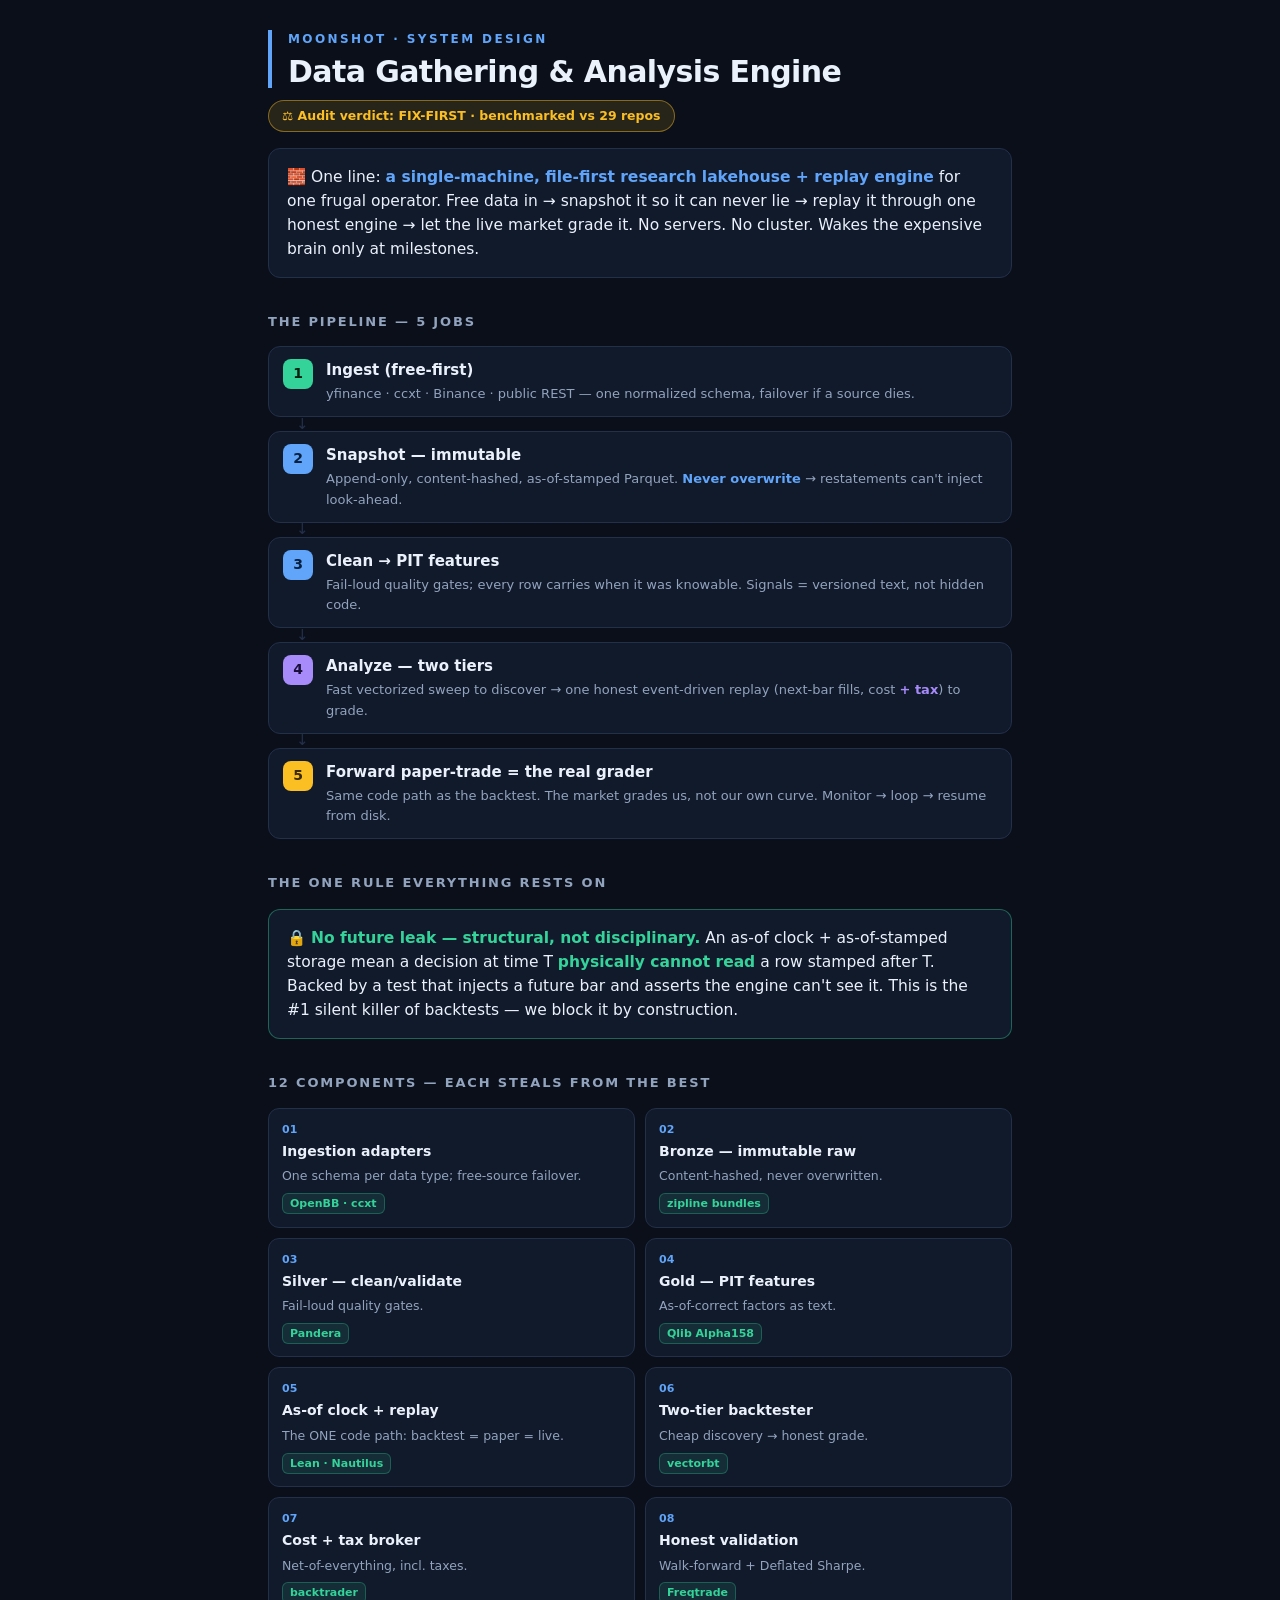
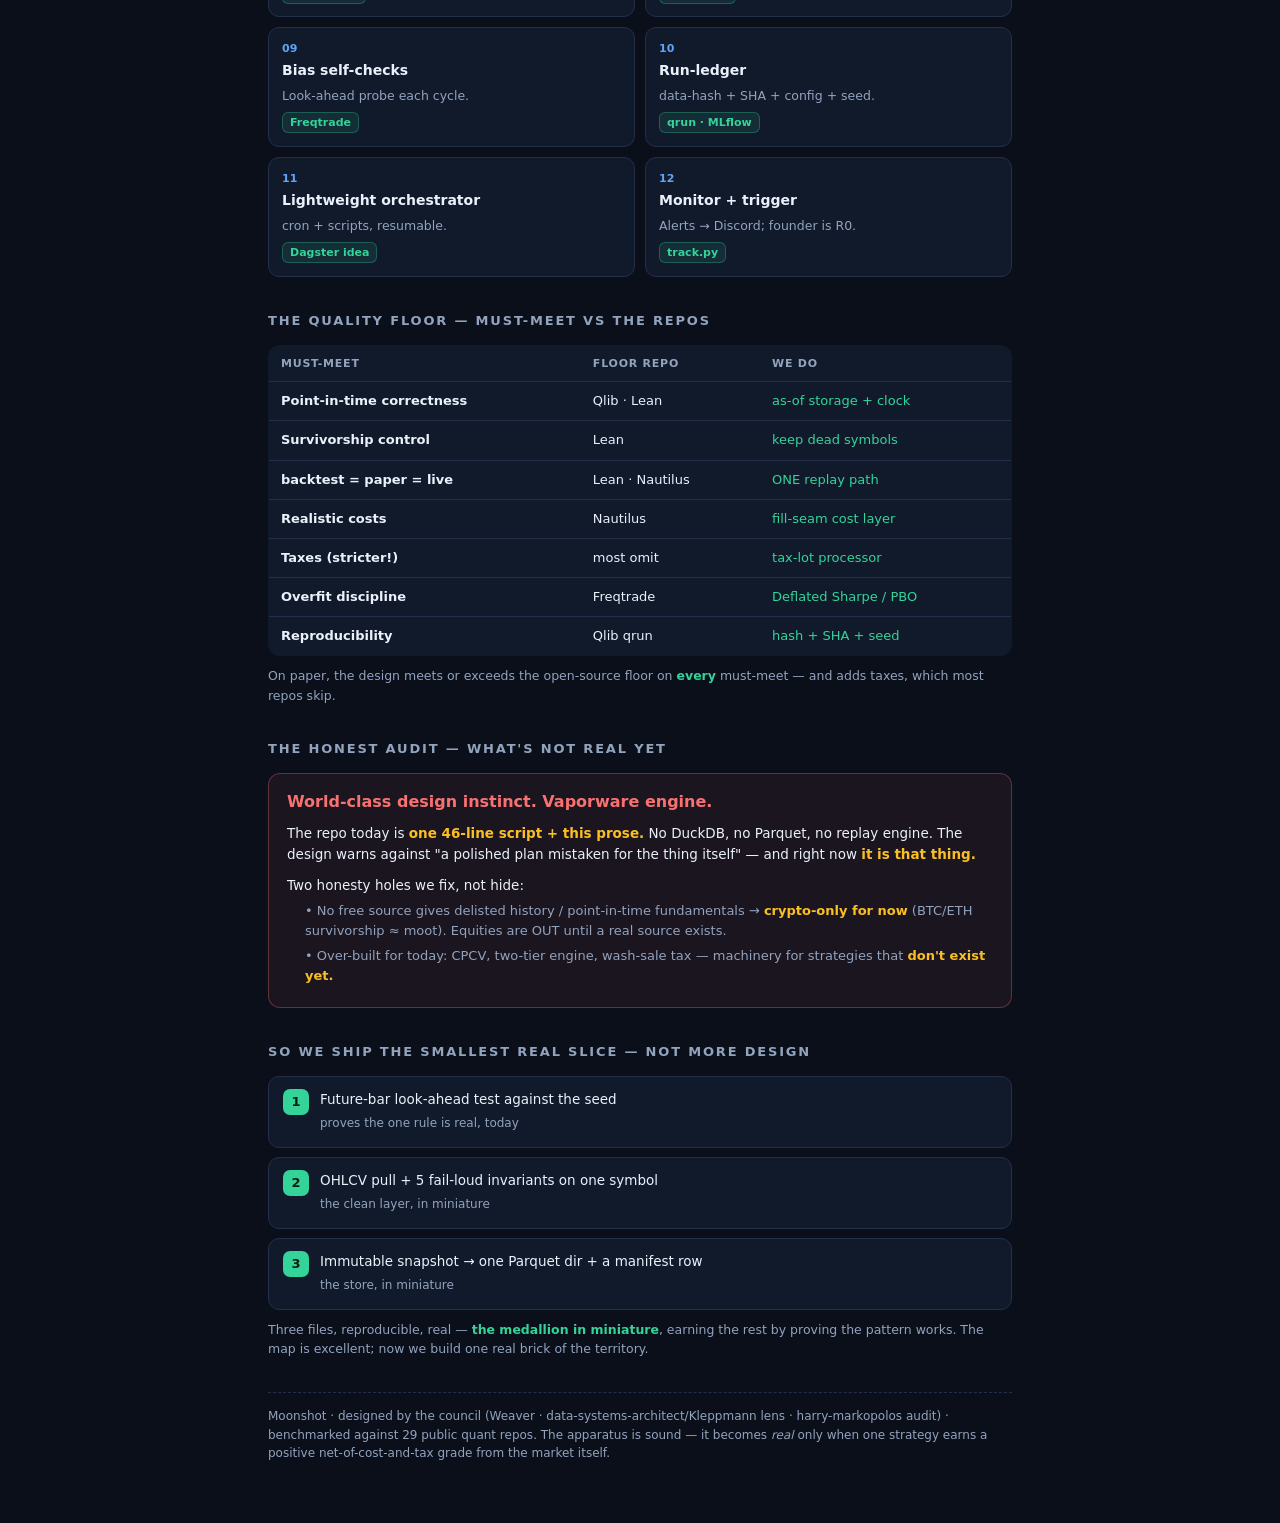
==== data/index.html @ e0286b9a "Publish data-system design infographic" ====
<!doctype html>
<html lang="en">
<head>
<meta charset="utf-8">
<meta name="viewport" content="width=device-width, initial-scale=1">
<title>Data System Design — Moonshot</title>
<style>
  :root{
    --bg:#0a0f1a; --panel:#111a2b; --panel2:#0e1626; --line:#23304a;
    --ink:#eaf1fb; --mut:#92a3be; --green:#34d399; --amber:#fbbf24; --blue:#60a5fa; --violet:#a78bfa; --red:#f87171;
  }
  @media (prefers-reduced-motion: no-preference){ .fade{animation:f .5s ease both} @keyframes f{from{opacity:0;transform:translateY(6px)}to{opacity:1;transform:none}} }
  *{box-sizing:border-box}
  body{margin:0;background:var(--bg);color:var(--ink);
    font-family:ui-sans-serif,system-ui,-apple-system,"Segoe UI",Roboto,Helvetica,Arial,sans-serif;
    line-height:1.55;-webkit-font-smoothing:antialiased}
  .wrap{max-width:780px;margin:0 auto;padding:30px 18px 60px}
  header{border-left:4px solid var(--blue);padding-left:16px;margin-bottom:10px}
  .kick{color:var(--blue);font-size:12px;letter-spacing:.2em;text-transform:uppercase;font-weight:700}
  h1{font-size:30px;line-height:1.12;margin:6px 0 12px;letter-spacing:-.02em}
  .badge{display:inline-flex;align-items:center;gap:7px;font-size:12.5px;font-weight:700;border-radius:20px;padding:5px 13px;border:1px solid rgba(251,191,36,.45);background:rgba(251,191,36,.12);color:var(--amber)}
  .model{background:var(--panel);border:1px solid var(--line);border-radius:12px;padding:16px 18px;margin:16px 0 8px;font-size:15.5px}
  .model b{color:var(--blue)}
  h2{font-size:13px;letter-spacing:.14em;text-transform:uppercase;color:var(--mut);margin:34px 0 14px;font-weight:700}
  /* pipeline */
  .pipe{display:flex;flex-direction:column;gap:0}
  .pstep{display:flex;gap:13px;align-items:flex-start;background:var(--panel);border:1px solid var(--line);border-radius:12px;padding:12px 14px}
  .pdot{flex:0 0 auto;width:30px;height:30px;border-radius:8px;display:flex;align-items:center;justify-content:center;font-weight:800;font-size:14px;color:#06210f;background:var(--green)}
  .pstep.b .pdot{background:var(--blue);color:#06203f} .pstep.v .pdot{background:var(--violet);color:#1a0f3a} .pstep.a .pdot{background:var(--amber);color:#3a2a00}
  .pstep h3{margin:0 0 2px;font-size:15px} .pstep p{margin:0;color:var(--mut);font-size:13px}
  .down{display:flex;justify-content:flex-start;margin-left:28px;color:var(--line);font-size:15px;height:14px;align-items:center}
  /* component grid */
  .grid{display:grid;grid-template-columns:1fr 1fr;gap:10px}
  @media (max-width:520px){ .grid{grid-template-columns:1fr} }
  .card{background:var(--panel);border:1px solid var(--line);border-radius:11px;padding:12px 13px}
  .card .n{font-size:11px;font-weight:800;color:var(--blue)}
  .card h4{margin:3px 0 4px;font-size:14px}
  .card p{margin:0;color:var(--mut);font-size:12.5px}
  .card .from{display:inline-block;margin-top:7px;font-size:11px;font-weight:700;color:var(--green);background:rgba(52,211,153,.1);border:1px solid rgba(52,211,153,.3);border-radius:6px;padding:1px 7px}
  /* table */
  table{width:100%;border-collapse:collapse;font-size:13px;background:var(--panel);border:1px solid var(--line);border-radius:12px;overflow:hidden}
  th,td{text-align:left;padding:9px 12px;border-bottom:1px solid var(--line);vertical-align:top}
  th{font-size:11px;text-transform:uppercase;letter-spacing:.07em;color:var(--mut)}
  td:first-child{color:var(--ink);font-weight:600} td:last-child{color:var(--green)}
  tr:last-child td{border-bottom:none}
  /* verdict / honest */
  .audit{background:rgba(248,113,113,.07);border:1px solid rgba(248,113,113,.32);border-radius:12px;padding:16px 18px}
  .audit h3{margin:0 0 8px;font-size:16px;color:var(--red)}
  .audit p{margin:0 0 10px;font-size:13.5px;color:var(--ink)}
  .audit b{color:var(--amber)}
  .hole{font-size:13px;color:var(--mut);padding-left:18px;margin:5px 0}
  /* slice */
  .slice{display:flex;gap:11px;background:var(--panel);border:1px solid var(--line);border-radius:11px;padding:12px 14px;margin-bottom:9px}
  .slice .k{flex:0 0 auto;width:26px;height:26px;border-radius:7px;background:var(--green);color:#06210f;font-weight:800;font-size:13px;display:flex;align-items:center;justify-content:center}
  .slice div p{margin:0;font-size:13.5px} .slice div span{font-size:12px;color:var(--mut)}
  .small{color:var(--mut);font-size:12.5px;margin-top:10px}
  footer{color:var(--mut);font-size:12px;border-top:1px dashed var(--line);margin-top:34px;padding-top:14px}
  code{background:var(--panel2);border:1px solid var(--line);border-radius:5px;padding:1px 5px;font-size:12px;color:var(--blue)}
</style>
</head>
<body>
<div class="wrap fade">

  <header>
    <div class="kick">Moonshot · system design</div>
    <h1>Data Gathering &amp; Analysis Engine</h1>
  </header>
  <span class="badge">⚖︎ Audit verdict: FIX-FIRST · benchmarked vs 29 repos</span>

  <div class="model">🧱 One line: <b>a single-machine, file-first research lakehouse + replay engine</b> for one frugal operator. Free data in → snapshot it so it can never lie → replay it through one honest engine → let the live market grade it. No servers. No cluster. Wakes the expensive brain only at milestones.</div>

  <h2>The pipeline — 5 jobs</h2>
  <div class="pipe">
    <div class="pstep"><div class="pdot">1</div><div><h3>Ingest (free-first)</h3><p>yfinance · ccxt · Binance · public REST — one normalized schema, failover if a source dies.</p></div></div>
    <div class="down">↓</div>
    <div class="pstep b"><div class="pdot">2</div><div><h3>Snapshot — immutable</h3><p>Append-only, content-hashed, as-of-stamped Parquet. <b style="color:var(--blue)">Never overwrite</b> → restatements can't inject look-ahead.</p></div></div>
    <div class="down">↓</div>
    <div class="pstep b"><div class="pdot">3</div><div><h3>Clean → PIT features</h3><p>Fail-loud quality gates; every row carries when it was knowable. Signals = versioned text, not hidden code.</p></div></div>
    <div class="down">↓</div>
    <div class="pstep v"><div class="pdot">4</div><div><h3>Analyze — two tiers</h3><p>Fast vectorized sweep to discover → one honest event-driven replay (next-bar fills, cost <b style="color:var(--violet)">+ tax</b>) to grade.</p></div></div>
    <div class="down">↓</div>
    <div class="pstep a"><div class="pdot">5</div><div><h3>Forward paper-trade = the real grader</h3><p>Same code path as the backtest. The market grades us, not our own curve. Monitor → loop → resume from disk.</p></div></div>
  </div>

  <h2>The one rule everything rests on</h2>
  <div class="model" style="border-color:rgba(52,211,153,.4)">🔒 <b style="color:var(--green)">No future leak — structural, not disciplinary.</b> An as-of clock + as-of-stamped storage mean a decision at time T <b style="color:var(--green)">physically cannot read</b> a row stamped after T. Backed by a test that injects a future bar and asserts the engine can't see it. This is the #1 silent killer of backtests — we block it by construction.</div>

  <h2>12 components — each steals from the best</h2>
  <div class="grid">
    <div class="card"><div class="n">01</div><h4>Ingestion adapters</h4><p>One schema per data type; free-source failover.</p><span class="from">OpenBB · ccxt</span></div>
    <div class="card"><div class="n">02</div><h4>Bronze — immutable raw</h4><p>Content-hashed, never overwritten.</p><span class="from">zipline bundles</span></div>
    <div class="card"><div class="n">03</div><h4>Silver — clean/validate</h4><p>Fail-loud quality gates.</p><span class="from">Pandera</span></div>
    <div class="card"><div class="n">04</div><h4>Gold — PIT features</h4><p>As-of-correct factors as text.</p><span class="from">Qlib Alpha158</span></div>
    <div class="card"><div class="n">05</div><h4>As-of clock + replay</h4><p>The ONE code path: backtest = paper = live.</p><span class="from">Lean · Nautilus</span></div>
    <div class="card"><div class="n">06</div><h4>Two-tier backtester</h4><p>Cheap discovery → honest grade.</p><span class="from">vectorbt</span></div>
    <div class="card"><div class="n">07</div><h4>Cost + tax broker</h4><p>Net-of-everything, incl. taxes.</p><span class="from">backtrader</span></div>
    <div class="card"><div class="n">08</div><h4>Honest validation</h4><p>Walk-forward + Deflated Sharpe.</p><span class="from">Freqtrade</span></div>
    <div class="card"><div class="n">09</div><h4>Bias self-checks</h4><p>Look-ahead probe each cycle.</p><span class="from">Freqtrade</span></div>
    <div class="card"><div class="n">10</div><h4>Run-ledger</h4><p>data-hash + SHA + config + seed.</p><span class="from">qrun · MLflow</span></div>
    <div class="card"><div class="n">11</div><h4>Lightweight orchestrator</h4><p>cron + scripts, resumable.</p><span class="from">Dagster idea</span></div>
    <div class="card"><div class="n">12</div><h4>Monitor + trigger</h4><p>Alerts → Discord; founder is R0.</p><span class="from">track.py</span></div>
  </div>

  <h2>The quality floor — must-meet vs the repos</h2>
  <table>
    <tr><th>Must-meet</th><th>Floor repo</th><th>We do</th></tr>
    <tr><td>Point-in-time correctness</td><td>Qlib · Lean</td><td>as-of storage + clock</td></tr>
    <tr><td>Survivorship control</td><td>Lean</td><td>keep dead symbols</td></tr>
    <tr><td>backtest = paper = live</td><td>Lean · Nautilus</td><td>ONE replay path</td></tr>
    <tr><td>Realistic costs</td><td>Nautilus</td><td>fill-seam cost layer</td></tr>
    <tr><td>Taxes (stricter!)</td><td>most omit</td><td>tax-lot processor</td></tr>
    <tr><td>Overfit discipline</td><td>Freqtrade</td><td>Deflated Sharpe / PBO</td></tr>
    <tr><td>Reproducibility</td><td>Qlib qrun</td><td>hash + SHA + seed</td></tr>
  </table>
  <p class="small">On paper, the design meets or exceeds the open-source floor on <b style="color:var(--green)">every</b> must-meet — and adds taxes, which most repos skip.</p>

  <h2>The honest audit — what's NOT real yet</h2>
  <div class="audit">
    <h3>World-class design instinct. Vaporware engine.</h3>
    <p>The repo today is <b>one 46-line script + this prose.</b> No DuckDB, no Parquet, no replay engine. The design warns against "a polished plan mistaken for the thing itself" — and right now <b>it is that thing.</b></p>
    <p style="margin-bottom:4px">Two honesty holes we fix, not hide:</p>
    <div class="hole">• No free source gives delisted history / point-in-time fundamentals → <b>crypto-only for now</b> (BTC/ETH survivorship ≈ moot). Equities are OUT until a real source exists.</div>
    <div class="hole">• Over-built for today: CPCV, two-tier engine, wash-sale tax — machinery for strategies that <b>don't exist yet.</b></div>
  </div>

  <h2>So we ship the smallest real slice — not more design</h2>
  <div class="slice"><div class="k">1</div><div><p>Future-bar look-ahead test against the seed</p><span>proves the one rule is real, today</span></div></div>
  <div class="slice"><div class="k">2</div><div><p>OHLCV pull + 5 fail-loud invariants on one symbol</p><span>the clean layer, in miniature</span></div></div>
  <div class="slice"><div class="k">3</div><div><p>Immutable snapshot → one Parquet dir + a manifest row</p><span>the store, in miniature</span></div></div>
  <p class="small">Three files, reproducible, real — <b style="color:var(--green)">the medallion in miniature</b>, earning the rest by proving the pattern works. The map is excellent; now we build one real brick of the territory.</p>

  <footer>Moonshot · designed by the council (Weaver · data-systems-architect/Kleppmann lens · harry-markopolos audit) · benchmarked against 29 public quant repos. The apparatus is sound — it becomes <em>real</em> only when one strategy earns a positive net-of-cost-and-tax grade from the market itself.</footer>

</div>
</body>
</html>
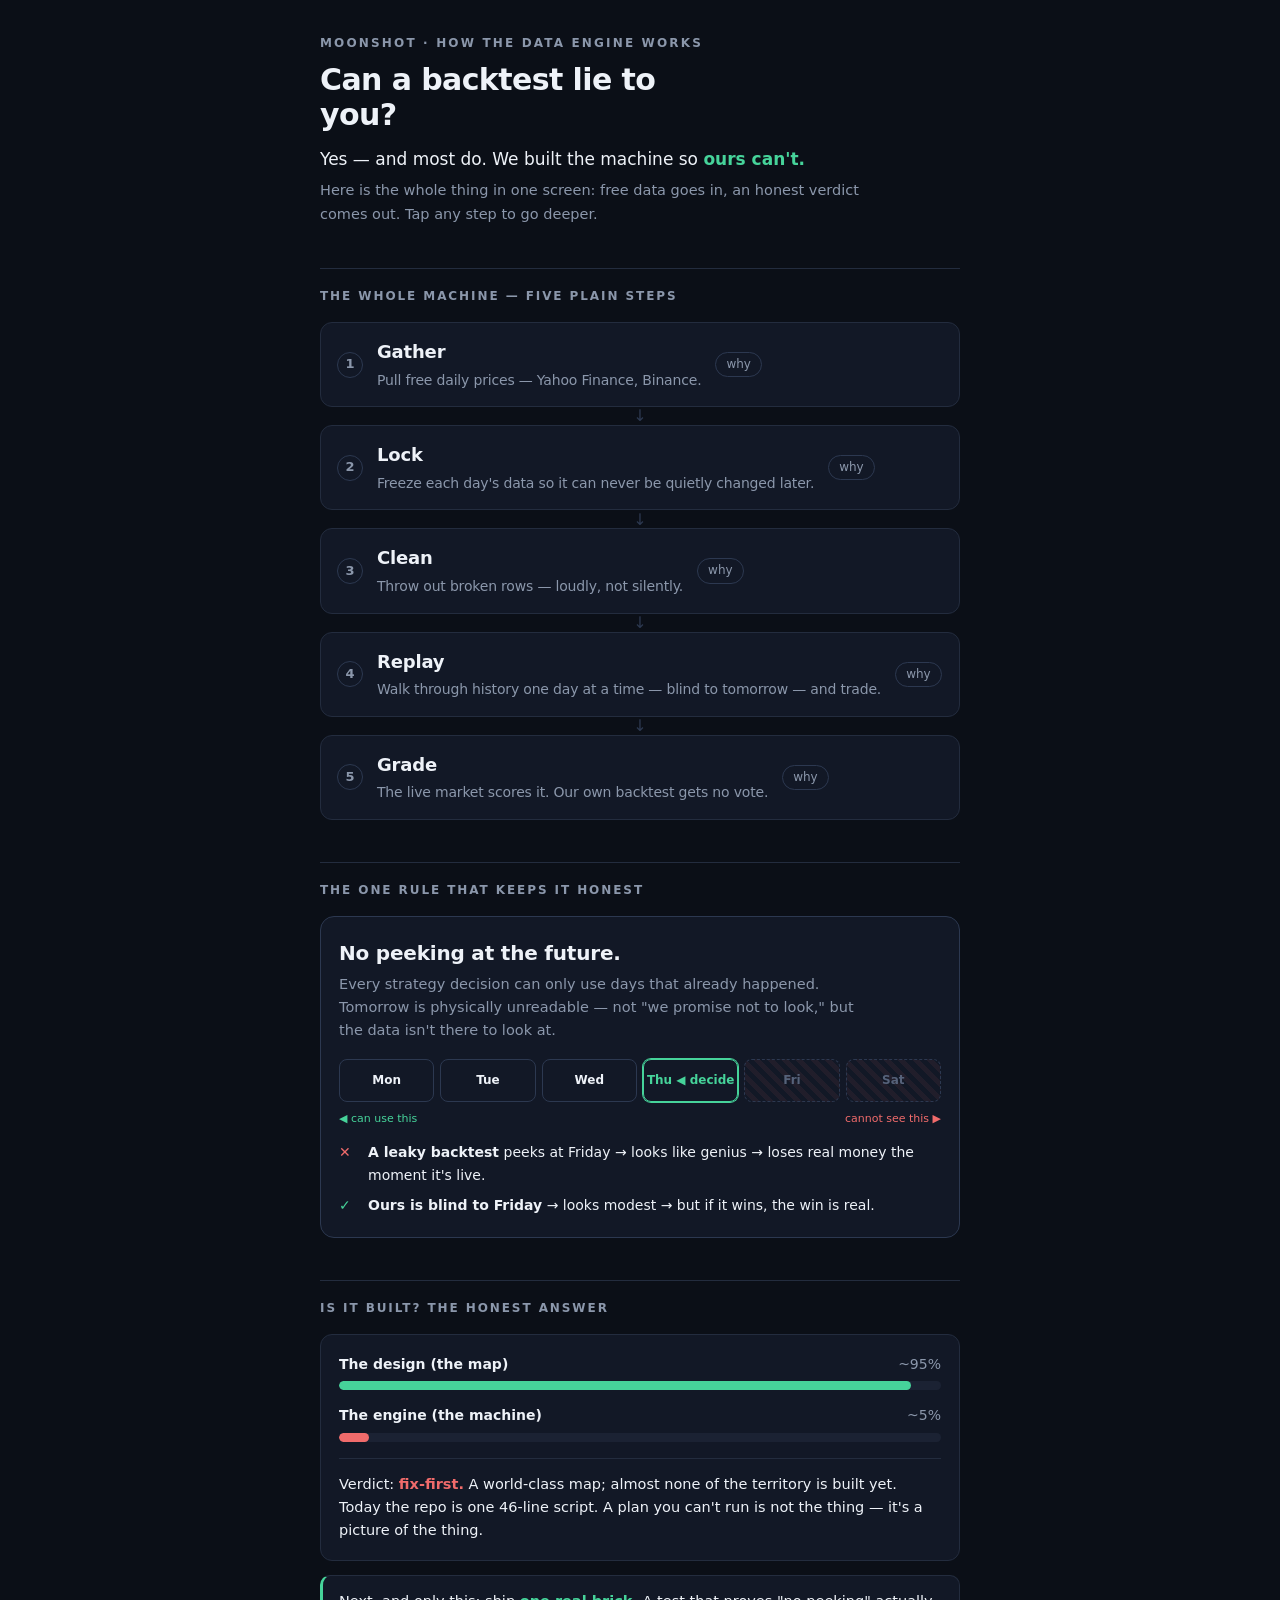
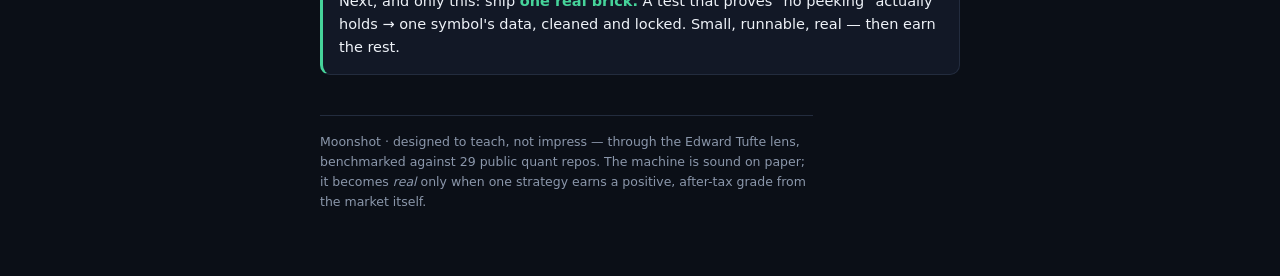
==== commit bc560ff6: "Rebuild data infographic — teach not impress (Tufte lens)" ====
--- a/data/index.html
+++ b/data/index.html
@@ -3,133 +3,159 @@
 <head>
 <meta charset="utf-8">
 <meta name="viewport" content="width=device-width, initial-scale=1">
-<title>Data System Design — Moonshot</title>
+<title>How the data engine works — Moonshot</title>
 <style>
   :root{
-    --bg:#0a0f1a; --panel:#111a2b; --panel2:#0e1626; --line:#23304a;
-    --ink:#eaf1fb; --mut:#92a3be; --green:#34d399; --amber:#fbbf24; --blue:#60a5fa; --violet:#a78bfa; --red:#f87171;
+    --bg:#0b0f17; --panel:#121826; --line:#232c3e; --ink:#eef2f8; --mut:#8b97ab;
+    --safe:#46d39a; --danger:#f06b6b; --hair:#2c3850;
   }
-  @media (prefers-reduced-motion: no-preference){ .fade{animation:f .5s ease both} @keyframes f{from{opacity:0;transform:translateY(6px)}to{opacity:1;transform:none}} }
   *{box-sizing:border-box}
+  html{-webkit-text-size-adjust:100%}
   body{margin:0;background:var(--bg);color:var(--ink);
     font-family:ui-sans-serif,system-ui,-apple-system,"Segoe UI",Roboto,Helvetica,Arial,sans-serif;
-    line-height:1.55;-webkit-font-smoothing:antialiased}
-  .wrap{max-width:780px;margin:0 auto;padding:30px 18px 60px}
-  header{border-left:4px solid var(--blue);padding-left:16px;margin-bottom:10px}
-  .kick{color:var(--blue);font-size:12px;letter-spacing:.2em;text-transform:uppercase;font-weight:700}
-  h1{font-size:30px;line-height:1.12;margin:6px 0 12px;letter-spacing:-.02em}
-  .badge{display:inline-flex;align-items:center;gap:7px;font-size:12.5px;font-weight:700;border-radius:20px;padding:5px 13px;border:1px solid rgba(251,191,36,.45);background:rgba(251,191,36,.12);color:var(--amber)}
-  .model{background:var(--panel);border:1px solid var(--line);border-radius:12px;padding:16px 18px;margin:16px 0 8px;font-size:15.5px}
-  .model b{color:var(--blue)}
-  h2{font-size:13px;letter-spacing:.14em;text-transform:uppercase;color:var(--mut);margin:34px 0 14px;font-weight:700}
-  /* pipeline */
-  .pipe{display:flex;flex-direction:column;gap:0}
-  .pstep{display:flex;gap:13px;align-items:flex-start;background:var(--panel);border:1px solid var(--line);border-radius:12px;padding:12px 14px}
-  .pdot{flex:0 0 auto;width:30px;height:30px;border-radius:8px;display:flex;align-items:center;justify-content:center;font-weight:800;font-size:14px;color:#06210f;background:var(--green)}
-  .pstep.b .pdot{background:var(--blue);color:#06203f} .pstep.v .pdot{background:var(--violet);color:#1a0f3a} .pstep.a .pdot{background:var(--amber);color:#3a2a00}
-  .pstep h3{margin:0 0 2px;font-size:15px} .pstep p{margin:0;color:var(--mut);font-size:13px}
-  .down{display:flex;justify-content:flex-start;margin-left:28px;color:var(--line);font-size:15px;height:14px;align-items:center}
-  /* component grid */
-  .grid{display:grid;grid-template-columns:1fr 1fr;gap:10px}
-  @media (max-width:520px){ .grid{grid-template-columns:1fr} }
-  .card{background:var(--panel);border:1px solid var(--line);border-radius:11px;padding:12px 13px}
-  .card .n{font-size:11px;font-weight:800;color:var(--blue)}
-  .card h4{margin:3px 0 4px;font-size:14px}
-  .card p{margin:0;color:var(--mut);font-size:12.5px}
-  .card .from{display:inline-block;margin-top:7px;font-size:11px;font-weight:700;color:var(--green);background:rgba(52,211,153,.1);border:1px solid rgba(52,211,153,.3);border-radius:6px;padding:1px 7px}
-  /* table */
-  table{width:100%;border-collapse:collapse;font-size:13px;background:var(--panel);border:1px solid var(--line);border-radius:12px;overflow:hidden}
-  th,td{text-align:left;padding:9px 12px;border-bottom:1px solid var(--line);vertical-align:top}
-  th{font-size:11px;text-transform:uppercase;letter-spacing:.07em;color:var(--mut)}
-  td:first-child{color:var(--ink);font-weight:600} td:last-child{color:var(--green)}
-  tr:last-child td{border-bottom:none}
-  /* verdict / honest */
-  .audit{background:rgba(248,113,113,.07);border:1px solid rgba(248,113,113,.32);border-radius:12px;padding:16px 18px}
-  .audit h3{margin:0 0 8px;font-size:16px;color:var(--red)}
-  .audit p{margin:0 0 10px;font-size:13.5px;color:var(--ink)}
-  .audit b{color:var(--amber)}
-  .hole{font-size:13px;color:var(--mut);padding-left:18px;margin:5px 0}
-  /* slice */
-  .slice{display:flex;gap:11px;background:var(--panel);border:1px solid var(--line);border-radius:11px;padding:12px 14px;margin-bottom:9px}
-  .slice .k{flex:0 0 auto;width:26px;height:26px;border-radius:7px;background:var(--green);color:#06210f;font-weight:800;font-size:13px;display:flex;align-items:center;justify-content:center}
-  .slice div p{margin:0;font-size:13.5px} .slice div span{font-size:12px;color:var(--mut)}
-  .small{color:var(--mut);font-size:12.5px;margin-top:10px}
-  footer{color:var(--mut);font-size:12px;border-top:1px dashed var(--line);margin-top:34px;padding-top:14px}
-  code{background:var(--panel2);border:1px solid var(--line);border-radius:5px;padding:1px 5px;font-size:12px;color:var(--blue)}
+    line-height:1.6;-webkit-font-smoothing:antialiased;font-size:16px}
+  .wrap{max-width:680px;margin:0 auto;padding:34px 20px 64px}
+
+  .kick{color:var(--mut);font-size:12px;letter-spacing:.18em;text-transform:uppercase;font-weight:700}
+  h1{font-size:30px;line-height:1.15;margin:10px 0 14px;letter-spacing:-.02em;max-width:18ch}
+  .lede{font-size:17px;color:var(--ink);margin:0 0 6px;max-width:60ch}
+  .lede b{color:var(--safe)}
+  .sub{color:var(--mut);font-size:14.5px;margin:0;max-width:62ch}
+
+  h2{font-size:12px;letter-spacing:.16em;text-transform:uppercase;color:var(--mut);
+    margin:42px 0 16px;font-weight:700;border-top:1px solid var(--line);padding-top:18px}
+
+  /* the flow — the hero. plain verbs, tap to learn more */
+  .flow{display:flex;flex-direction:column;gap:0}
+  .stage{border:1px solid var(--line);border-radius:12px;background:var(--panel);overflow:hidden}
+  .stage+.tick{height:18px;display:flex;justify-content:center;align-items:center;color:var(--hair)}
+  details>summary{list-style:none;cursor:pointer;display:flex;gap:14px;align-items:baseline;
+    padding:15px 16px;outline:none}
+  details>summary::-webkit-details-marker{display:none}
+  summary:focus-visible{box-shadow:inset 0 0 0 2px var(--safe)}
+  .ix{flex:0 0 auto;width:26px;height:26px;border-radius:50%;border:1px solid var(--hair);
+    color:var(--mut);font-weight:700;font-size:13px;display:flex;align-items:center;justify-content:center;align-self:center}
+  .verb{font-size:18px;font-weight:700;letter-spacing:-.01em}
+  .said{display:block;color:var(--mut);font-size:14px;font-weight:400;margin-top:2px}
+  .more{flex:0 0 auto;align-self:center;color:var(--mut);font-size:12px;border:1px solid var(--hair);
+    border-radius:20px;padding:2px 10px}
+  details[open] .more{color:var(--ink);border-color:var(--mut)}
+  .body{padding:0 16px 16px 56px;color:var(--mut);font-size:14px}
+  .body .steal{color:var(--safe);font-weight:600}
+
+  /* the one rule — the teaching centre */
+  .rule{border:1px solid var(--hair);border-radius:14px;background:var(--panel);padding:20px 18px}
+  .rule h3{margin:0 0 4px;font-size:20px;letter-spacing:-.01em}
+  .rule p{margin:0 0 16px;color:var(--mut);font-size:14.5px;max-width:58ch}
+  .time{display:flex;gap:6px;align-items:stretch;margin:4px 0 8px}
+  .day{flex:1;text-align:center;font-size:12px;font-weight:700;padding:11px 0;border-radius:8px;
+    border:1px solid var(--hair);color:var(--ink)}
+  .day.now{border-color:var(--safe);color:var(--safe);box-shadow:0 0 0 1px var(--safe)}
+  .day.future{color:#56627a;border-style:dashed;background:repeating-linear-gradient(45deg,transparent,transparent 5px,rgba(240,107,107,.07) 5px,rgba(240,107,107,.07) 10px)}
+  .axis{display:flex;justify-content:space-between;font-size:11px;color:var(--mut);margin-bottom:14px}
+  .axis .can{color:var(--safe)} .axis .cant{color:var(--danger)}
+  .vs{display:grid;grid-template-columns:1fr;gap:8px}
+  .row{display:flex;gap:11px;align-items:flex-start;font-size:14px}
+  .mk{flex:0 0 auto;font-weight:800;width:18px}
+  .bad .mk{color:var(--danger)} .good .mk{color:var(--safe)}
+  .row b{color:var(--ink)}
+
+  /* honest status — blueprint vs built */
+  .meter{border:1px solid var(--line);border-radius:12px;background:var(--panel);padding:18px}
+  .mrow{margin:0 0 14px}
+  .mrow:last-of-type{margin-bottom:0}
+  .mlabel{display:flex;justify-content:space-between;font-size:14px;margin-bottom:6px}
+  .mlabel b{font-weight:700} .mlabel span{color:var(--mut)}
+  .track{height:9px;border-radius:6px;background:#1b2233;overflow:hidden}
+  .fill{height:100%;border-radius:6px}
+  .verdict{margin-top:16px;padding-top:14px;border-top:1px solid var(--line);font-size:14.5px}
+  .verdict b{color:var(--danger)}
+
+  .next{font-size:14.5px;color:var(--ink);background:var(--panel);border:1px solid var(--line);
+    border-left:3px solid var(--safe);border-radius:10px;padding:14px 16px;margin-top:14px}
+  .next b{color:var(--safe)}
+
+  footer{color:var(--mut);font-size:12.5px;border-top:1px solid var(--line);margin-top:40px;padding-top:16px;max-width:62ch}
 </style>
 </head>
 <body>
-<div class="wrap fade">
+<div class="wrap">
 
-  <header>
-    <div class="kick">Moonshot · system design</div>
-    <h1>Data Gathering &amp; Analysis Engine</h1>
-  </header>
-  <span class="badge">⚖︎ Audit verdict: FIX-FIRST · benchmarked vs 29 repos</span>
+  <div class="kick">Moonshot · how the data engine works</div>
+  <h1>Can a backtest lie to you?</h1>
+  <p class="lede">Yes — and most do. We built the machine so <b>ours can't.</b></p>
+  <p class="sub">Here is the whole thing in one screen: free data goes in, an honest verdict comes out. Tap any step to go deeper.</p>
 
-  <div class="model">🧱 One line: <b>a single-machine, file-first research lakehouse + replay engine</b> for one frugal operator. Free data in → snapshot it so it can never lie → replay it through one honest engine → let the live market grade it. No servers. No cluster. Wakes the expensive brain only at milestones.</div>
+  <h2>The whole machine — five plain steps</h2>
+  <div class="flow">
 
-  <h2>The pipeline — 5 jobs</h2>
-  <div class="pipe">
-    <div class="pstep"><div class="pdot">1</div><div><h3>Ingest (free-first)</h3><p>yfinance · ccxt · Binance · public REST — one normalized schema, failover if a source dies.</p></div></div>
-    <div class="down">↓</div>
-    <div class="pstep b"><div class="pdot">2</div><div><h3>Snapshot — immutable</h3><p>Append-only, content-hashed, as-of-stamped Parquet. <b style="color:var(--blue)">Never overwrite</b> → restatements can't inject look-ahead.</p></div></div>
-    <div class="down">↓</div>
-    <div class="pstep b"><div class="pdot">3</div><div><h3>Clean → PIT features</h3><p>Fail-loud quality gates; every row carries when it was knowable. Signals = versioned text, not hidden code.</p></div></div>
-    <div class="down">↓</div>
-    <div class="pstep v"><div class="pdot">4</div><div><h3>Analyze — two tiers</h3><p>Fast vectorized sweep to discover → one honest event-driven replay (next-bar fills, cost <b style="color:var(--violet)">+ tax</b>) to grade.</p></div></div>
-    <div class="down">↓</div>
-    <div class="pstep a"><div class="pdot">5</div><div><h3>Forward paper-trade = the real grader</h3><p>Same code path as the backtest. The market grades us, not our own curve. Monitor → loop → resume from disk.</p></div></div>
+    <div class="stage"><details>
+      <summary><span class="ix">1</span><span class="verb">Gather<span class="said">Pull free daily prices — Yahoo Finance, Binance.</span></span><span class="more">why</span></summary>
+      <div class="body">One adapter per source behind a single shape, so if one free feed dies the loop fails over instead of breaking. <span class="steal">Borrowed from OpenBB · ccxt.</span></div>
+    </details></div>
+    <div class="tick">↓</div>
+
+    <div class="stage"><details>
+      <summary><span class="ix">2</span><span class="verb">Lock<span class="said">Freeze each day's data so it can never be quietly changed later.</span></span><span class="more">why</span></summary>
+      <div class="body">Exchanges silently restate old prices. If we re-pulled and overwrote, yesterday's "fact" could change under us — and a backtest would cheat without anyone noticing. So every pull is saved once, stamped, and never edited. <span class="steal">Borrowed from zipline bundles.</span></div>
+    </details></div>
+    <div class="tick">↓</div>
+
+    <div class="stage"><details>
+      <summary><span class="ix">3</span><span class="verb">Clean<span class="said">Throw out broken rows — loudly, not silently.</span></span><span class="more">why</span></summary>
+      <div class="body">Negative prices, gaps, impossible highs — caught the moment data arrives and the run stops, instead of poisoning a result you'd trust by mistake. <span class="steal">Borrowed from Pandera checks.</span></div>
+    </details></div>
+    <div class="tick">↓</div>
+
+    <div class="stage"><details>
+      <summary><span class="ix">4</span><span class="verb">Replay<span class="said">Walk through history one day at a time — blind to tomorrow — and trade.</span></span><span class="more">why</span></summary>
+      <div class="body">The same code runs the backtest, the paper-trade, and (one day) the real account. Costs <em>and taxes</em> come out of every trade. This is where the one rule below lives. <span class="steal">Borrowed from Lean · Nautilus.</span></div>
+    </details></div>
+    <div class="tick">↓</div>
+
+    <div class="stage"><details>
+      <summary><span class="ix">5</span><span class="verb">Grade<span class="said">The live market scores it. Our own backtest gets no vote.</span></span><span class="more">why</span></summary>
+      <div class="body">A pretty backtest curve is a hypothesis, not a result. Only money moving forward in a real, unseen future counts as a pass. <span class="steal">The honest floor — the market is the judge.</span></div>
+    </details></div>
+
   </div>
 
-  <h2>The one rule everything rests on</h2>
-  <div class="model" style="border-color:rgba(52,211,153,.4)">🔒 <b style="color:var(--green)">No future leak — structural, not disciplinary.</b> An as-of clock + as-of-stamped storage mean a decision at time T <b style="color:var(--green)">physically cannot read</b> a row stamped after T. Backed by a test that injects a future bar and asserts the engine can't see it. This is the #1 silent killer of backtests — we block it by construction.</div>
+  <h2>The one rule that keeps it honest</h2>
+  <div class="rule">
+    <h3>No peeking at the future.</h3>
+    <p>Every strategy decision can only use days that already happened. Tomorrow is physically unreadable — not "we promise not to look," but the data isn't there to look at.</p>
 
-  <h2>12 components — each steals from the best</h2>
-  <div class="grid">
-    <div class="card"><div class="n">01</div><h4>Ingestion adapters</h4><p>One schema per data type; free-source failover.</p><span class="from">OpenBB · ccxt</span></div>
-    <div class="card"><div class="n">02</div><h4>Bronze — immutable raw</h4><p>Content-hashed, never overwritten.</p><span class="from">zipline bundles</span></div>
-    <div class="card"><div class="n">03</div><h4>Silver — clean/validate</h4><p>Fail-loud quality gates.</p><span class="from">Pandera</span></div>
-    <div class="card"><div class="n">04</div><h4>Gold — PIT features</h4><p>As-of-correct factors as text.</p><span class="from">Qlib Alpha158</span></div>
-    <div class="card"><div class="n">05</div><h4>As-of clock + replay</h4><p>The ONE code path: backtest = paper = live.</p><span class="from">Lean · Nautilus</span></div>
-    <div class="card"><div class="n">06</div><h4>Two-tier backtester</h4><p>Cheap discovery → honest grade.</p><span class="from">vectorbt</span></div>
-    <div class="card"><div class="n">07</div><h4>Cost + tax broker</h4><p>Net-of-everything, incl. taxes.</p><span class="from">backtrader</span></div>
-    <div class="card"><div class="n">08</div><h4>Honest validation</h4><p>Walk-forward + Deflated Sharpe.</p><span class="from">Freqtrade</span></div>
-    <div class="card"><div class="n">09</div><h4>Bias self-checks</h4><p>Look-ahead probe each cycle.</p><span class="from">Freqtrade</span></div>
-    <div class="card"><div class="n">10</div><h4>Run-ledger</h4><p>data-hash + SHA + config + seed.</p><span class="from">qrun · MLflow</span></div>
-    <div class="card"><div class="n">11</div><h4>Lightweight orchestrator</h4><p>cron + scripts, resumable.</p><span class="from">Dagster idea</span></div>
-    <div class="card"><div class="n">12</div><h4>Monitor + trigger</h4><p>Alerts → Discord; founder is R0.</p><span class="from">track.py</span></div>
+    <div class="time" aria-hidden="true">
+      <div class="day">Mon</div><div class="day">Tue</div><div class="day">Wed</div>
+      <div class="day now">Thu ◀ decide</div><div class="day future">Fri</div><div class="day future">Sat</div>
+    </div>
+    <div class="axis">
+      <span class="can">◀ can use this</span>
+      <span class="cant">cannot see this ▶</span>
+    </div>
+
+    <div class="vs">
+      <div class="row bad"><span class="mk">✕</span><span><b>A leaky backtest</b> peeks at Friday → looks like genius → loses real money the moment it's live.</span></div>
+      <div class="row good"><span class="mk">✓</span><span><b>Ours is blind to Friday</b> → looks modest → but if it wins, the win is real.</span></div>
+    </div>
   </div>
 
-  <h2>The quality floor — must-meet vs the repos</h2>
-  <table>
-    <tr><th>Must-meet</th><th>Floor repo</th><th>We do</th></tr>
-    <tr><td>Point-in-time correctness</td><td>Qlib · Lean</td><td>as-of storage + clock</td></tr>
-    <tr><td>Survivorship control</td><td>Lean</td><td>keep dead symbols</td></tr>
-    <tr><td>backtest = paper = live</td><td>Lean · Nautilus</td><td>ONE replay path</td></tr>
-    <tr><td>Realistic costs</td><td>Nautilus</td><td>fill-seam cost layer</td></tr>
-    <tr><td>Taxes (stricter!)</td><td>most omit</td><td>tax-lot processor</td></tr>
-    <tr><td>Overfit discipline</td><td>Freqtrade</td><td>Deflated Sharpe / PBO</td></tr>
-    <tr><td>Reproducibility</td><td>Qlib qrun</td><td>hash + SHA + seed</td></tr>
-  </table>
-  <p class="small">On paper, the design meets or exceeds the open-source floor on <b style="color:var(--green)">every</b> must-meet — and adds taxes, which most repos skip.</p>
-
-  <h2>The honest audit — what's NOT real yet</h2>
-  <div class="audit">
-    <h3>World-class design instinct. Vaporware engine.</h3>
-    <p>The repo today is <b>one 46-line script + this prose.</b> No DuckDB, no Parquet, no replay engine. The design warns against "a polished plan mistaken for the thing itself" — and right now <b>it is that thing.</b></p>
-    <p style="margin-bottom:4px">Two honesty holes we fix, not hide:</p>
-    <div class="hole">• No free source gives delisted history / point-in-time fundamentals → <b>crypto-only for now</b> (BTC/ETH survivorship ≈ moot). Equities are OUT until a real source exists.</div>
-    <div class="hole">• Over-built for today: CPCV, two-tier engine, wash-sale tax — machinery for strategies that <b>don't exist yet.</b></div>
+  <h2>Is it built? The honest answer</h2>
+  <div class="meter">
+    <div class="mrow">
+      <div class="mlabel"><b>The design (the map)</b><span>~95%</span></div>
+      <div class="track"><div class="fill" style="width:95%;background:var(--safe)"></div></div>
+    </div>
+    <div class="mrow">
+      <div class="mlabel"><b>The engine (the machine)</b><span>~5%</span></div>
+      <div class="track"><div class="fill" style="width:5%;background:var(--danger)"></div></div>
+    </div>
+    <div class="verdict">Verdict: <b>fix-first.</b> A world-class map; almost none of the territory is built yet. Today the repo is one 46-line script. A plan you can't run is not the thing — it's a picture of the thing.</div>
   </div>
 
-  <h2>So we ship the smallest real slice — not more design</h2>
-  <div class="slice"><div class="k">1</div><div><p>Future-bar look-ahead test against the seed</p><span>proves the one rule is real, today</span></div></div>
-  <div class="slice"><div class="k">2</div><div><p>OHLCV pull + 5 fail-loud invariants on one symbol</p><span>the clean layer, in miniature</span></div></div>
-  <div class="slice"><div class="k">3</div><div><p>Immutable snapshot → one Parquet dir + a manifest row</p><span>the store, in miniature</span></div></div>
-  <p class="small">Three files, reproducible, real — <b style="color:var(--green)">the medallion in miniature</b>, earning the rest by proving the pattern works. The map is excellent; now we build one real brick of the territory.</p>
+  <div class="next">Next, and only this: ship <b>one real brick.</b> A test that proves "no peeking" actually holds → one symbol's data, cleaned and locked. Small, runnable, real — then earn the rest.</div>
 
-  <footer>Moonshot · designed by the council (Weaver · data-systems-architect/Kleppmann lens · harry-markopolos audit) · benchmarked against 29 public quant repos. The apparatus is sound — it becomes <em>real</em> only when one strategy earns a positive net-of-cost-and-tax grade from the market itself.</footer>
+  <footer>Moonshot · designed to teach, not impress — through the Edward Tufte lens, benchmarked against 29 public quant repos. The machine is sound on paper; it becomes <em>real</em> only when one strategy earns a positive, after-tax grade from the market itself.</footer>
 
 </div>
 </body>
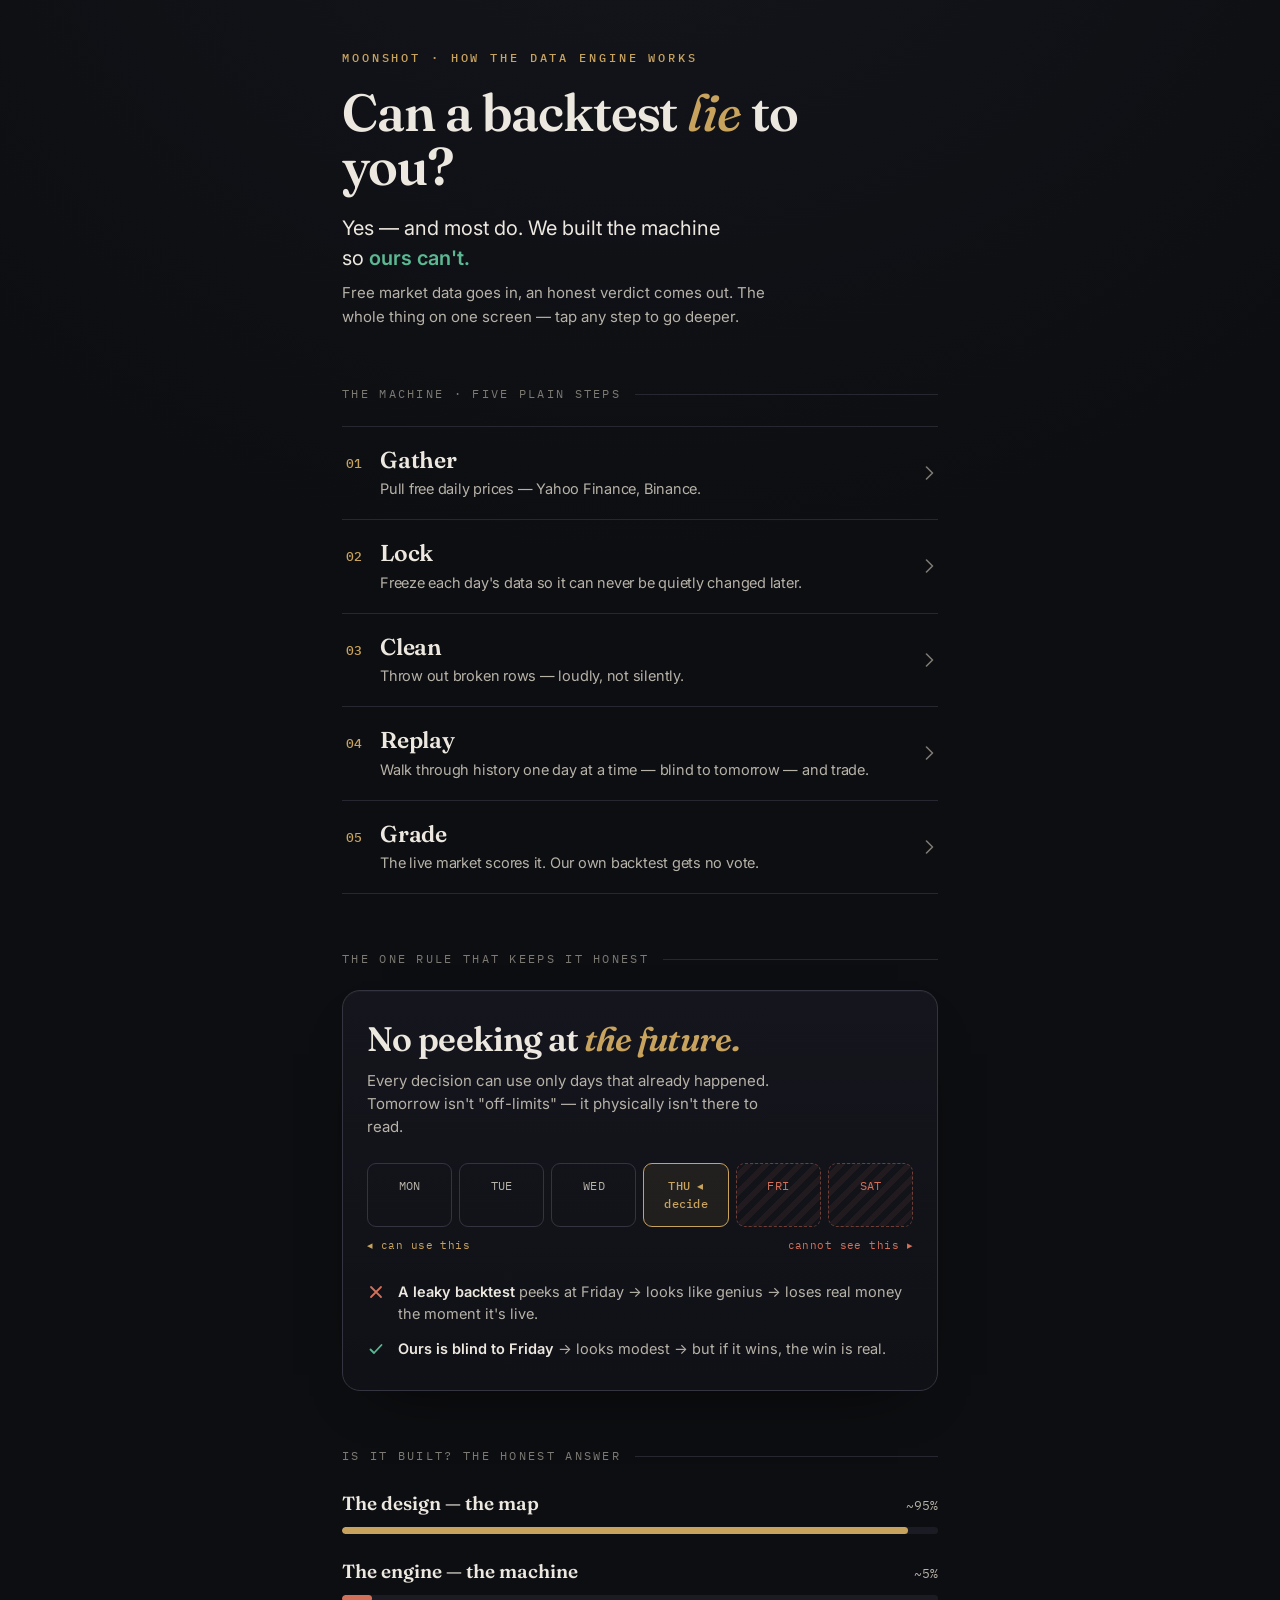
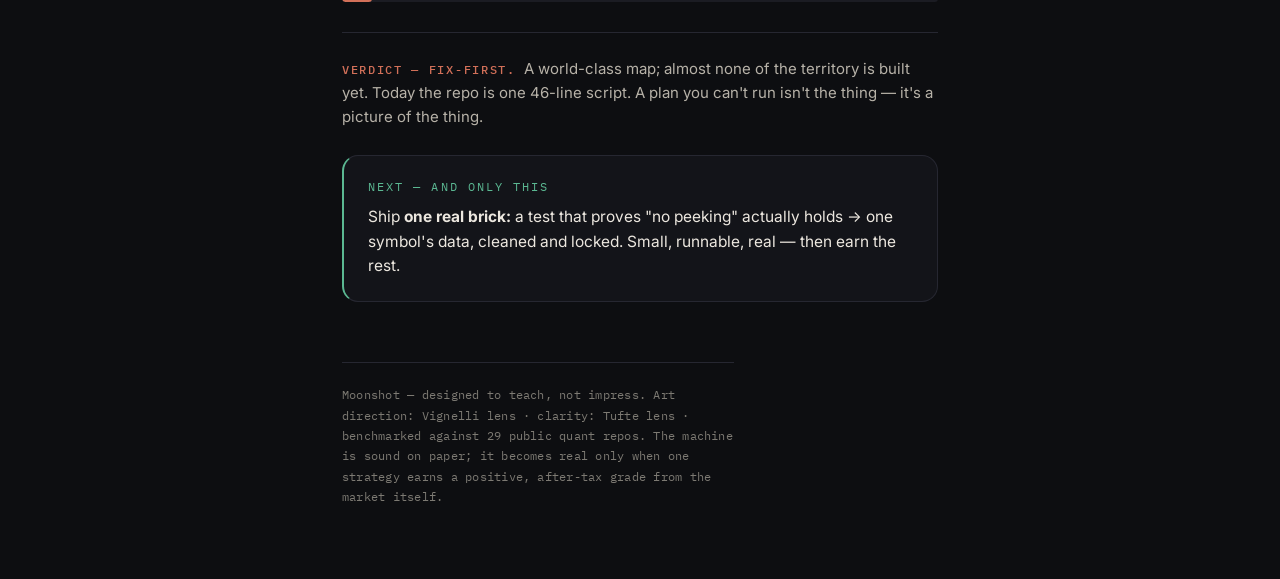
==== commit 0dae6745: "Art-direct data infographic — editorial type system (Vignelli lens)" ====
--- a/data/index.html
+++ b/data/index.html
@@ -4,159 +4,170 @@
 <meta charset="utf-8">
 <meta name="viewport" content="width=device-width, initial-scale=1">
 <title>How the data engine works — Moonshot</title>
+<link rel="preconnect" href="https://fonts.googleapis.com">
+<link rel="preconnect" href="https://fonts.gstatic.com" crossorigin>
+<link href="https://fonts.googleapis.com/css2?family=Fraunces:ital,opsz,wght@0,9..144,500;0,9..144,600;1,9..144,500&family=Inter:wght@400;500;600&family=IBM+Plex+Mono:wght@400;500;600&display=swap" rel="stylesheet">
 <style>
   :root{
-    --bg:#0b0f17; --panel:#121826; --line:#232c3e; --ink:#eef2f8; --mut:#8b97ab;
-    --safe:#46d39a; --danger:#f06b6b; --hair:#2c3850;
+    --bg:#0d0e11; --bg2:#131419; --ink:#ece7df; --ink2:#b7b2a8; --mut:#7d7a73;
+    --hair:#262731; --hair2:#33343f;
+    --gold:#c8a35e; --safe:#5bb892; --leak:#d27059;
+    --serif:"Fraunces",Georgia,serif; --sans:"Inter",system-ui,sans-serif; --mono:"IBM Plex Mono",ui-monospace,monospace;
   }
   *{box-sizing:border-box}
   html{-webkit-text-size-adjust:100%}
-  body{margin:0;background:var(--bg);color:var(--ink);
-    font-family:ui-sans-serif,system-ui,-apple-system,"Segoe UI",Roboto,Helvetica,Arial,sans-serif;
-    line-height:1.6;-webkit-font-smoothing:antialiased;font-size:16px}
-  .wrap{max-width:680px;margin:0 auto;padding:34px 20px 64px}
+  body{margin:0;background:var(--bg);color:var(--ink);font-family:var(--sans);
+    line-height:1.6;-webkit-font-smoothing:antialiased;font-size:16px;
+    background-image:radial-gradient(120% 60% at 50% -10%, #15161d 0%, var(--bg) 60%);}
+  .wrap{max-width:640px;margin:0 auto;padding:48px 22px 72px}
 
-  .kick{color:var(--mut);font-size:12px;letter-spacing:.18em;text-transform:uppercase;font-weight:700}
-  h1{font-size:30px;line-height:1.15;margin:10px 0 14px;letter-spacing:-.02em;max-width:18ch}
-  .lede{font-size:17px;color:var(--ink);margin:0 0 6px;max-width:60ch}
-  .lede b{color:var(--safe)}
-  .sub{color:var(--mut);font-size:14.5px;margin:0;max-width:62ch}
+  .kick{font-family:var(--mono);color:var(--gold);font-size:12px;letter-spacing:.24em;text-transform:uppercase;font-weight:500}
+  h1{font-family:var(--serif);font-weight:600;font-size:clamp(34px,9vw,52px);line-height:1.04;
+    letter-spacing:-.02em;margin:18px 0 20px;max-width:15ch}
+  h1 em{font-style:italic;font-weight:500;color:var(--gold)}
+  .lede{font-size:clamp(17px,4.5vw,20px);line-height:1.5;color:var(--ink);margin:0 0 8px;max-width:30ch}
+  .lede b{color:var(--safe);font-weight:600}
+  .sub{color:var(--ink2);font-size:15px;margin:0;max-width:52ch}
 
-  h2{font-size:12px;letter-spacing:.16em;text-transform:uppercase;color:var(--mut);
-    margin:42px 0 16px;font-weight:700;border-top:1px solid var(--line);padding-top:18px}
+  .label{font-family:var(--mono);font-size:11.5px;letter-spacing:.2em;text-transform:uppercase;color:var(--mut);
+    display:flex;align-items:center;gap:14px;margin:56px 0 22px}
+  .label::after{content:"";flex:1;height:1px;background:var(--hair)}
 
-  /* the flow — the hero. plain verbs, tap to learn more */
-  .flow{display:flex;flex-direction:column;gap:0}
-  .stage{border:1px solid var(--line);border-radius:12px;background:var(--panel);overflow:hidden}
-  .stage+.tick{height:18px;display:flex;justify-content:center;align-items:center;color:var(--hair)}
-  details>summary{list-style:none;cursor:pointer;display:flex;gap:14px;align-items:baseline;
-    padding:15px 16px;outline:none}
+  /* editorial flow */
+  .flow{border-top:1px solid var(--hair)}
+  .stage{border-bottom:1px solid var(--hair)}
+  details>summary{list-style:none;cursor:pointer;display:grid;grid-template-columns:auto 1fr auto;gap:18px;
+    align-items:baseline;padding:20px 4px;outline:none}
   details>summary::-webkit-details-marker{display:none}
-  summary:focus-visible{box-shadow:inset 0 0 0 2px var(--safe)}
-  .ix{flex:0 0 auto;width:26px;height:26px;border-radius:50%;border:1px solid var(--hair);
-    color:var(--mut);font-weight:700;font-size:13px;display:flex;align-items:center;justify-content:center;align-self:center}
-  .verb{font-size:18px;font-weight:700;letter-spacing:-.01em}
-  .said{display:block;color:var(--mut);font-size:14px;font-weight:400;margin-top:2px}
-  .more{flex:0 0 auto;align-self:center;color:var(--mut);font-size:12px;border:1px solid var(--hair);
-    border-radius:20px;padding:2px 10px}
-  details[open] .more{color:var(--ink);border-color:var(--mut)}
-  .body{padding:0 16px 16px 56px;color:var(--mut);font-size:14px}
-  .body .steal{color:var(--safe);font-weight:600}
+  summary:focus-visible{outline:2px solid var(--gold);outline-offset:3px;border-radius:4px}
+  .no{font-family:var(--mono);font-size:13px;color:var(--gold);font-weight:500;padding-top:5px}
+  .verb{font-family:var(--serif);font-size:23px;font-weight:600;line-height:1.15;letter-spacing:-.01em}
+  .said{display:block;font-family:var(--sans);color:var(--ink2);font-size:14.5px;font-weight:400;margin-top:5px;line-height:1.45}
+  .chev{align-self:center;color:var(--mut);transition:transform .25s ease}
+  details[open] .chev{transform:rotate(90deg);color:var(--gold)}
+  .why{padding:0 4px 22px 44px;color:var(--ink2);font-size:14.5px;line-height:1.6;max-width:54ch}
+  .why .steal{display:block;margin-top:8px;font-family:var(--mono);font-size:12px;letter-spacing:.02em;color:var(--gold)}
 
-  /* the one rule — the teaching centre */
-  .rule{border:1px solid var(--hair);border-radius:14px;background:var(--panel);padding:20px 18px}
-  .rule h3{margin:0 0 4px;font-size:20px;letter-spacing:-.01em}
-  .rule p{margin:0 0 16px;color:var(--mut);font-size:14.5px;max-width:58ch}
-  .time{display:flex;gap:6px;align-items:stretch;margin:4px 0 8px}
-  .day{flex:1;text-align:center;font-size:12px;font-weight:700;padding:11px 0;border-radius:8px;
-    border:1px solid var(--hair);color:var(--ink)}
-  .day.now{border-color:var(--safe);color:var(--safe);box-shadow:0 0 0 1px var(--safe)}
-  .day.future{color:#56627a;border-style:dashed;background:repeating-linear-gradient(45deg,transparent,transparent 5px,rgba(240,107,107,.07) 5px,rgba(240,107,107,.07) 10px)}
-  .axis{display:flex;justify-content:space-between;font-size:11px;color:var(--mut);margin-bottom:14px}
-  .axis .can{color:var(--safe)} .axis .cant{color:var(--danger)}
-  .vs{display:grid;grid-template-columns:1fr;gap:8px}
-  .row{display:flex;gap:11px;align-items:flex-start;font-size:14px}
-  .mk{flex:0 0 auto;font-weight:800;width:18px}
-  .bad .mk{color:var(--danger)} .good .mk{color:var(--safe)}
-  .row b{color:var(--ink)}
+  /* the one rule — showpiece */
+  .rule{margin-top:8px;border:1px solid var(--hair2);border-radius:18px;
+    background:linear-gradient(180deg,#15161d,#101116);padding:30px 24px;
+    box-shadow:0 1px 0 rgba(255,255,255,.03) inset, 0 24px 60px -40px #000}
+  .rule h3{font-family:var(--serif);font-weight:600;font-size:clamp(26px,7vw,34px);letter-spacing:-.02em;margin:0 0 10px;line-height:1.1}
+  .rule h3 em{font-style:italic;color:var(--gold)}
+  .rule p{color:var(--ink2);font-size:15px;line-height:1.55;margin:0 0 24px;max-width:46ch}
+  .time{display:grid;grid-template-columns:repeat(6,1fr);gap:7px;margin-bottom:10px}
+  .cell{font-family:var(--mono);font-size:11.5px;text-align:center;padding:13px 2px;border-radius:9px;
+    border:1px solid var(--hair2);color:var(--ink2);letter-spacing:.02em}
+  .cell.now{border-color:var(--gold);color:var(--gold);background:rgba(200,163,94,.08);font-weight:500}
+  .cell.fut{color:var(--leak);border-style:dashed;border-color:rgba(210,112,89,.45);
+    background:repeating-linear-gradient(135deg,transparent 0 6px,rgba(210,112,89,.08) 6px 12px)}
+  .axis{display:flex;justify-content:space-between;font-family:var(--mono);font-size:11px;letter-spacing:.04em;margin-bottom:26px}
+  .axis .a1{color:var(--gold)} .axis .a2{color:var(--leak)}
+  .cmp{display:flex;flex-direction:column;gap:14px}
+  .cmp .r{display:grid;grid-template-columns:auto 1fr;gap:13px;align-items:start;font-size:14.5px;line-height:1.5;color:var(--ink2)}
+  .cmp .r b{color:var(--ink);font-weight:600}
+  .ico{flex:0 0 auto;margin-top:2px}
+  .ico.x{color:var(--leak)} .ico.c{color:var(--safe)}
 
-  /* honest status — blueprint vs built */
-  .meter{border:1px solid var(--line);border-radius:12px;background:var(--panel);padding:18px}
-  .mrow{margin:0 0 14px}
-  .mrow:last-of-type{margin-bottom:0}
-  .mlabel{display:flex;justify-content:space-between;font-size:14px;margin-bottom:6px}
-  .mlabel b{font-weight:700} .mlabel span{color:var(--mut)}
-  .track{height:9px;border-radius:6px;background:#1b2233;overflow:hidden}
-  .fill{height:100%;border-radius:6px}
-  .verdict{margin-top:16px;padding-top:14px;border-top:1px solid var(--line);font-size:14.5px}
-  .verdict b{color:var(--danger)}
+  /* honest meter */
+  .meter{display:flex;flex-direction:column;gap:22px}
+  .mrow .top{display:flex;justify-content:space-between;align-items:baseline;margin-bottom:9px}
+  .mrow .nm{font-family:var(--serif);font-size:19px;font-weight:600}
+  .mrow .pct{font-family:var(--mono);font-size:13px;color:var(--ink2)}
+  .track{height:7px;border-radius:5px;background:#1b1c23;overflow:hidden}
+  .fill{height:100%;border-radius:5px}
+  .verdict{font-size:15px;line-height:1.6;color:var(--ink2);margin-top:30px;padding-top:24px;border-top:1px solid var(--hair)}
+  .verdict b{font-family:var(--mono);font-size:12px;letter-spacing:.14em;text-transform:uppercase;color:var(--leak);font-weight:500}
 
-  .next{font-size:14.5px;color:var(--ink);background:var(--panel);border:1px solid var(--line);
-    border-left:3px solid var(--safe);border-radius:10px;padding:14px 16px;margin-top:14px}
-  .next b{color:var(--safe)}
+  .next{margin-top:26px;padding:22px 24px;border-radius:16px;background:var(--bg2);border:1px solid var(--hair);
+    border-left:2px solid var(--safe);font-size:15.5px;line-height:1.6;color:var(--ink)}
+  .next .h{font-family:var(--mono);font-size:11.5px;letter-spacing:.18em;text-transform:uppercase;color:var(--safe);display:block;margin-bottom:8px}
 
-  footer{color:var(--mut);font-size:12.5px;border-top:1px solid var(--line);margin-top:40px;padding-top:16px;max-width:62ch}
+  footer{margin-top:60px;padding-top:22px;border-top:1px solid var(--hair);
+    font-family:var(--mono);font-size:12px;line-height:1.7;color:var(--mut);letter-spacing:.02em;max-width:56ch}
+
+  @media (prefers-reduced-motion: reduce){ *{transition:none!important;animation:none!important} }
 </style>
 </head>
 <body>
-<div class="wrap">
+<main class="wrap">
 
   <div class="kick">Moonshot · how the data engine works</div>
-  <h1>Can a backtest lie to you?</h1>
+  <h1>Can a backtest <em>lie</em> to you?</h1>
   <p class="lede">Yes — and most do. We built the machine so <b>ours can't.</b></p>
-  <p class="sub">Here is the whole thing in one screen: free data goes in, an honest verdict comes out. Tap any step to go deeper.</p>
+  <p class="sub">Free market data goes in, an honest verdict comes out. The whole thing on one screen — tap any step to go deeper.</p>
 
-  <h2>The whole machine — five plain steps</h2>
+  <div class="label">The machine · five plain steps</div>
   <div class="flow">
 
     <div class="stage"><details>
-      <summary><span class="ix">1</span><span class="verb">Gather<span class="said">Pull free daily prices — Yahoo Finance, Binance.</span></span><span class="more">why</span></summary>
-      <div class="body">One adapter per source behind a single shape, so if one free feed dies the loop fails over instead of breaking. <span class="steal">Borrowed from OpenBB · ccxt.</span></div>
+      <summary><span class="no">01</span><span class="verb">Gather<span class="said">Pull free daily prices — Yahoo Finance, Binance.</span></span>
+        <svg class="chev" width="9" height="14" viewBox="0 0 9 14" fill="none"><path d="M1.5 1l6 6-6 6" stroke="currentColor" stroke-width="1.6" stroke-linecap="round" stroke-linejoin="round"/></svg></summary>
+      <div class="why">One adapter per source behind a single shape, so if one free feed dies the loop fails over instead of breaking.<span class="steal">borrowed from OpenBB · ccxt</span></div>
     </details></div>
-    <div class="tick">↓</div>
 
     <div class="stage"><details>
-      <summary><span class="ix">2</span><span class="verb">Lock<span class="said">Freeze each day's data so it can never be quietly changed later.</span></span><span class="more">why</span></summary>
-      <div class="body">Exchanges silently restate old prices. If we re-pulled and overwrote, yesterday's "fact" could change under us — and a backtest would cheat without anyone noticing. So every pull is saved once, stamped, and never edited. <span class="steal">Borrowed from zipline bundles.</span></div>
+      <summary><span class="no">02</span><span class="verb">Lock<span class="said">Freeze each day's data so it can never be quietly changed later.</span></span>
+        <svg class="chev" width="9" height="14" viewBox="0 0 9 14" fill="none"><path d="M1.5 1l6 6-6 6" stroke="currentColor" stroke-width="1.6" stroke-linecap="round" stroke-linejoin="round"/></svg></summary>
+      <div class="why">Exchanges silently restate old prices. If we re-pulled and overwrote, yesterday's "fact" could change under us — and a backtest would cheat without anyone noticing. So every pull is saved once, stamped, and never edited.<span class="steal">borrowed from zipline bundles</span></div>
     </details></div>
-    <div class="tick">↓</div>
 
     <div class="stage"><details>
-      <summary><span class="ix">3</span><span class="verb">Clean<span class="said">Throw out broken rows — loudly, not silently.</span></span><span class="more">why</span></summary>
-      <div class="body">Negative prices, gaps, impossible highs — caught the moment data arrives and the run stops, instead of poisoning a result you'd trust by mistake. <span class="steal">Borrowed from Pandera checks.</span></div>
+      <summary><span class="no">03</span><span class="verb">Clean<span class="said">Throw out broken rows — loudly, not silently.</span></span>
+        <svg class="chev" width="9" height="14" viewBox="0 0 9 14" fill="none"><path d="M1.5 1l6 6-6 6" stroke="currentColor" stroke-width="1.6" stroke-linecap="round" stroke-linejoin="round"/></svg></summary>
+      <div class="why">Negative prices, gaps, impossible highs — caught the moment data arrives, and the run stops, instead of poisoning a result you'd trust by mistake.<span class="steal">borrowed from Pandera checks</span></div>
     </details></div>
-    <div class="tick">↓</div>
 
     <div class="stage"><details>
-      <summary><span class="ix">4</span><span class="verb">Replay<span class="said">Walk through history one day at a time — blind to tomorrow — and trade.</span></span><span class="more">why</span></summary>
-      <div class="body">The same code runs the backtest, the paper-trade, and (one day) the real account. Costs <em>and taxes</em> come out of every trade. This is where the one rule below lives. <span class="steal">Borrowed from Lean · Nautilus.</span></div>
+      <summary><span class="no">04</span><span class="verb">Replay<span class="said">Walk through history one day at a time — blind to tomorrow — and trade.</span></span>
+        <svg class="chev" width="9" height="14" viewBox="0 0 9 14" fill="none"><path d="M1.5 1l6 6-6 6" stroke="currentColor" stroke-width="1.6" stroke-linecap="round" stroke-linejoin="round"/></svg></summary>
+      <div class="why">The same code runs the backtest, the paper-trade, and one day the real account. Costs <em>and taxes</em> come out of every trade. This is where the one rule below lives.<span class="steal">borrowed from Lean · Nautilus</span></div>
     </details></div>
-    <div class="tick">↓</div>
 
     <div class="stage"><details>
-      <summary><span class="ix">5</span><span class="verb">Grade<span class="said">The live market scores it. Our own backtest gets no vote.</span></span><span class="more">why</span></summary>
-      <div class="body">A pretty backtest curve is a hypothesis, not a result. Only money moving forward in a real, unseen future counts as a pass. <span class="steal">The honest floor — the market is the judge.</span></div>
+      <summary><span class="no">05</span><span class="verb">Grade<span class="said">The live market scores it. Our own backtest gets no vote.</span></span>
+        <svg class="chev" width="9" height="14" viewBox="0 0 9 14" fill="none"><path d="M1.5 1l6 6-6 6" stroke="currentColor" stroke-width="1.6" stroke-linecap="round" stroke-linejoin="round"/></svg></summary>
+      <div class="why">A pretty backtest curve is a hypothesis, not a result. Only money moving forward, through a real unseen future, counts as a pass.<span class="steal">the honest floor — the market is the judge</span></div>
     </details></div>
 
   </div>
 
-  <h2>The one rule that keeps it honest</h2>
+  <div class="label">The one rule that keeps it honest</div>
   <div class="rule">
-    <h3>No peeking at the future.</h3>
-    <p>Every strategy decision can only use days that already happened. Tomorrow is physically unreadable — not "we promise not to look," but the data isn't there to look at.</p>
+    <h3>No peeking at <em>the future.</em></h3>
+    <p>Every decision can use only days that already happened. Tomorrow isn't "off-limits" — it physically isn't there to read.</p>
 
     <div class="time" aria-hidden="true">
-      <div class="day">Mon</div><div class="day">Tue</div><div class="day">Wed</div>
-      <div class="day now">Thu ◀ decide</div><div class="day future">Fri</div><div class="day future">Sat</div>
+      <div class="cell">MON</div><div class="cell">TUE</div><div class="cell">WED</div>
+      <div class="cell now">THU ◂ decide</div><div class="cell fut">FRI</div><div class="cell fut">SAT</div>
     </div>
-    <div class="axis">
-      <span class="can">◀ can use this</span>
-      <span class="cant">cannot see this ▶</span>
-    </div>
+    <div class="axis"><span class="a1">◂ can use this</span><span class="a2">cannot see this ▸</span></div>
 
-    <div class="vs">
-      <div class="row bad"><span class="mk">✕</span><span><b>A leaky backtest</b> peeks at Friday → looks like genius → loses real money the moment it's live.</span></div>
-      <div class="row good"><span class="mk">✓</span><span><b>Ours is blind to Friday</b> → looks modest → but if it wins, the win is real.</span></div>
+    <div class="cmp">
+      <div class="r"><svg class="ico x" width="18" height="18" viewBox="0 0 18 18" fill="none"><path d="M4 4l10 10M14 4L4 14" stroke="currentColor" stroke-width="1.8" stroke-linecap="round"/></svg>
+        <span><b>A leaky backtest</b> peeks at Friday → looks like genius → loses real money the moment it's live.</span></div>
+      <div class="r"><svg class="ico c" width="18" height="18" viewBox="0 0 18 18" fill="none"><path d="M3.5 9.5l3.5 3.5L14.5 5" stroke="currentColor" stroke-width="1.8" stroke-linecap="round" stroke-linejoin="round"/></svg>
+        <span><b>Ours is blind to Friday</b> → looks modest → but if it wins, the win is real.</span></div>
     </div>
   </div>
 
-  <h2>Is it built? The honest answer</h2>
+  <div class="label">Is it built? The honest answer</div>
   <div class="meter">
     <div class="mrow">
-      <div class="mlabel"><b>The design (the map)</b><span>~95%</span></div>
-      <div class="track"><div class="fill" style="width:95%;background:var(--safe)"></div></div>
+      <div class="top"><span class="nm">The design — the map</span><span class="pct">~95%</span></div>
+      <div class="track"><div class="fill" style="width:95%;background:var(--gold)"></div></div>
     </div>
     <div class="mrow">
-      <div class="mlabel"><b>The engine (the machine)</b><span>~5%</span></div>
-      <div class="track"><div class="fill" style="width:5%;background:var(--danger)"></div></div>
+      <div class="top"><span class="nm">The engine — the machine</span><span class="pct">~5%</span></div>
+      <div class="track"><div class="fill" style="width:5%;background:var(--leak)"></div></div>
     </div>
-    <div class="verdict">Verdict: <b>fix-first.</b> A world-class map; almost none of the territory is built yet. Today the repo is one 46-line script. A plan you can't run is not the thing — it's a picture of the thing.</div>
   </div>
+  <p class="verdict"><b>Verdict — fix-first.</b> &nbsp;A world-class map; almost none of the territory is built yet. Today the repo is one 46-line script. A plan you can't run isn't the thing — it's a picture of the thing.</p>
 
-  <div class="next">Next, and only this: ship <b>one real brick.</b> A test that proves "no peeking" actually holds → one symbol's data, cleaned and locked. Small, runnable, real — then earn the rest.</div>
+  <div class="next"><span class="h">Next — and only this</span>Ship <b>one real brick:</b> a test that proves "no peeking" actually holds → one symbol's data, cleaned and locked. Small, runnable, real — then earn the rest.</div>
 
-  <footer>Moonshot · designed to teach, not impress — through the Edward Tufte lens, benchmarked against 29 public quant repos. The machine is sound on paper; it becomes <em>real</em> only when one strategy earns a positive, after-tax grade from the market itself.</footer>
+  <footer>Moonshot — designed to teach, not impress. Art direction: Vignelli lens · clarity: Tufte lens · benchmarked against 29 public quant repos. The machine is sound on paper; it becomes real only when one strategy earns a positive, after-tax grade from the market itself.</footer>
 
-</div>
+</main>
 </body>
 </html>
